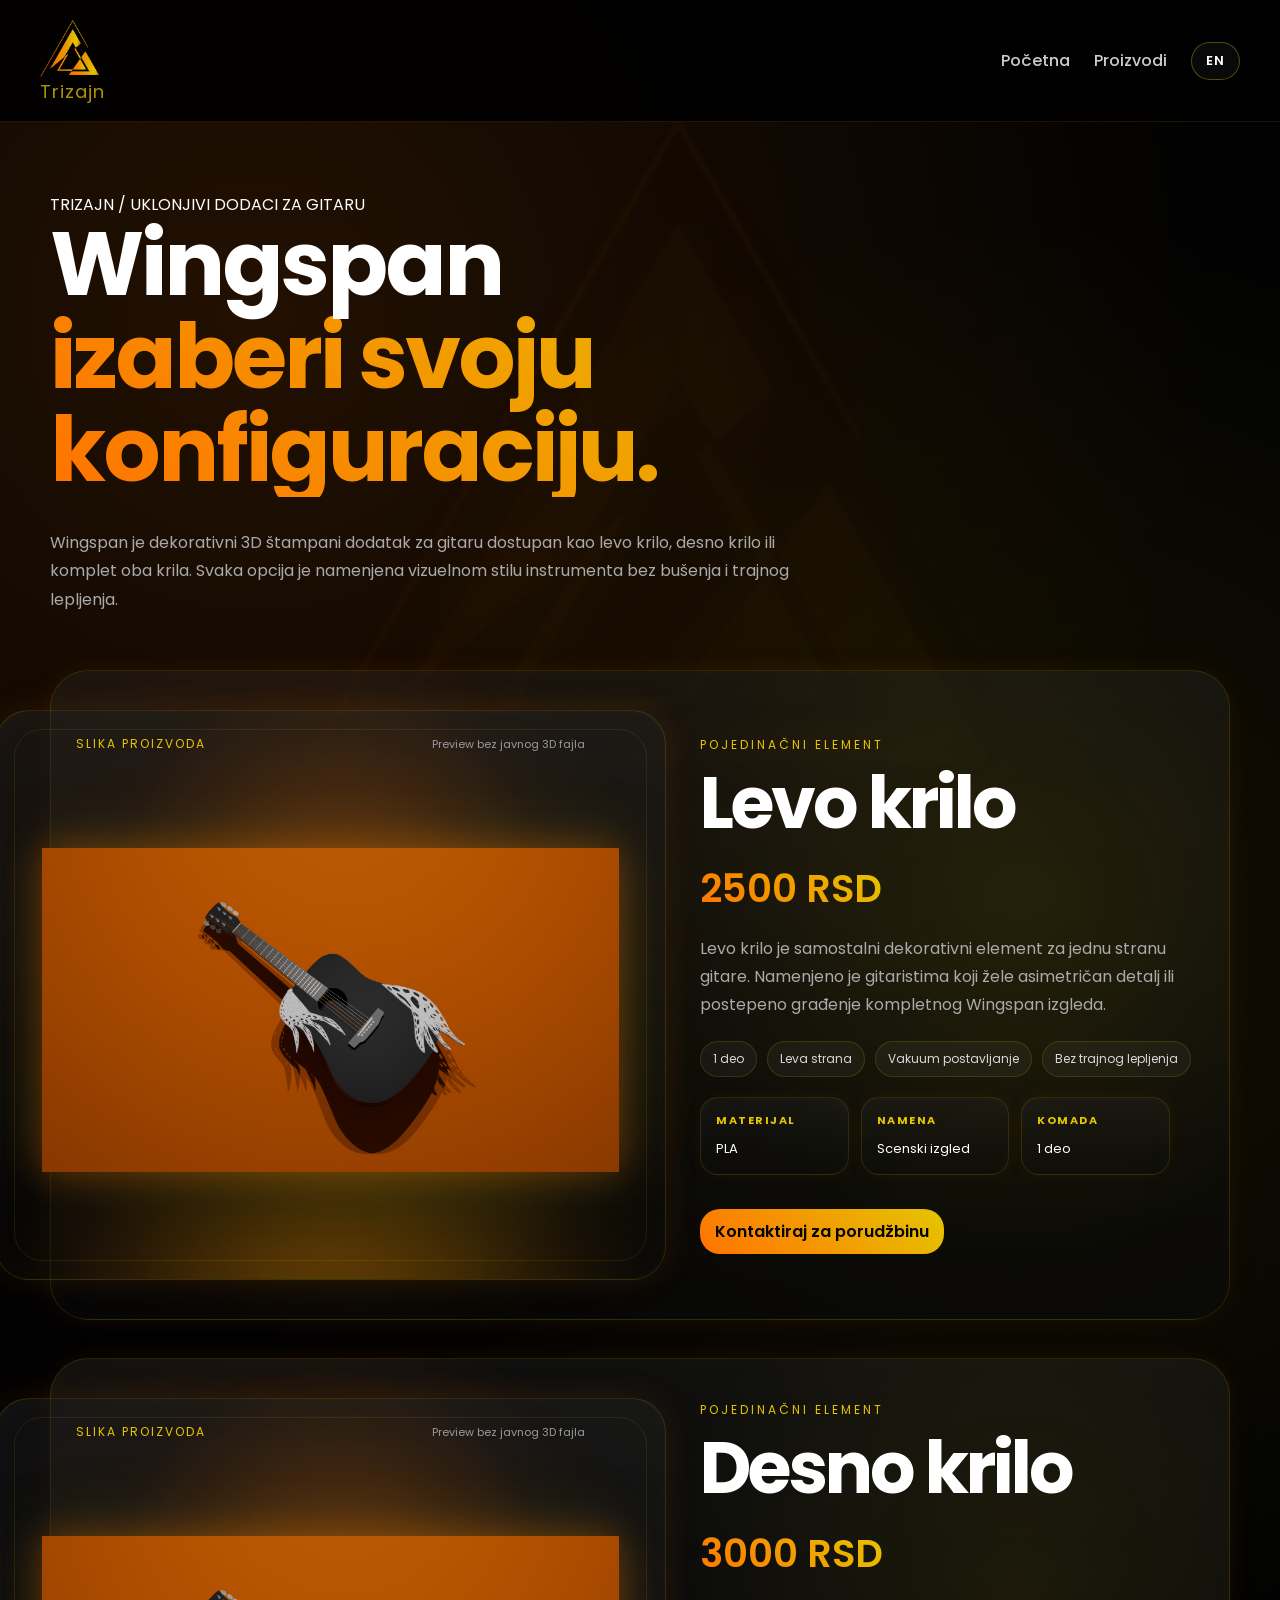
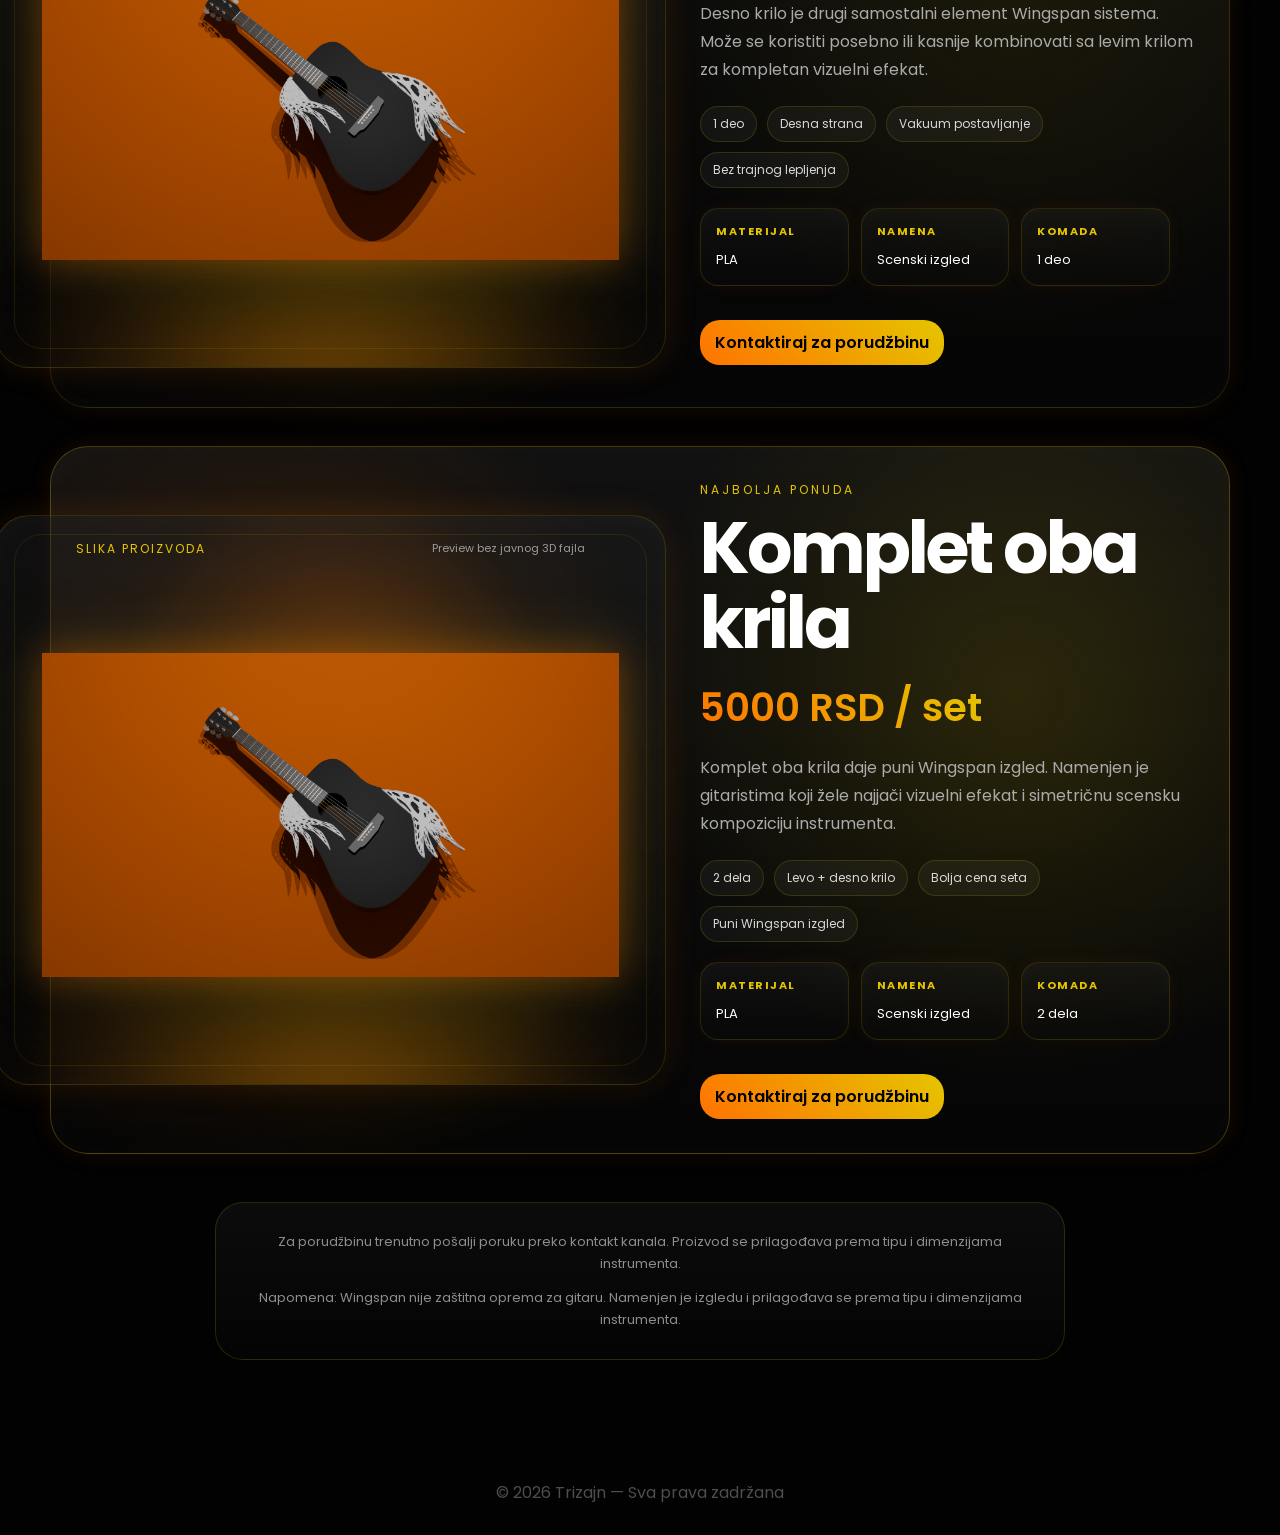
==== product1.html @ 3637d8ee "Add files via upload" ====
<!DOCTYPE html>
<html lang="sr">

<head>
    <meta charset="UTF-8">
    <meta name="viewport" content="width=device-width, initial-scale=1.0">
    <title>Wingspan ponude za gitaru | Trizajn</title>

    <link rel="stylesheet" href="style.css">

    <link href="https://fonts.googleapis.com/css2?family=Poppins:wght@300;400;600;700&display=swap" rel="stylesheet">
</head>

<body class="catalog-page">

<header>
    <div class="logo-container">
        <img src="slike/TrizajnLogoSajt.png" alt="Trizajn logo" class="logo-img">
        <div class="logo-text">Trizajn</div>
    </div>

    <nav>
        <a href="index.html" data-i18n="nav.home">Početna</a>
        <a href="product1.html" data-i18n="nav.products">Proizvodi</a>
        <button class="lang-btn" id="langToggle" type="button" aria-label="Switch language">EN</button>
    </nav>
</header>

<main class="products-editorial product-offers-page">

    <section class="offers-intro">
        <p class="catalog-label" data-i18n="offers.label">
            TRIZAJN / UKLONJIVI DODACI ZA GITARU
        </p>

        <h1 data-i18n-html="offers.title">
            Wingspan
            <span>izaberi svoju konfiguraciju.</span>
        </h1>

        <p data-i18n="offers.description">
            Wingspan je dekorativni 3D štampani dodatak za gitaru dostupan kao levo krilo,
            desno krilo ili komplet oba krila. Svaka opcija je namenjena vizuelnom stilu
            instrumenta bez bušenja i trajnog lepljenja.
        </p>
    </section>

    <section class="offers-list">

        <article class="offer-row">
            <div class="offer-visual">
                <div class="offer-glow"></div>

                <div class="offer-image-card">
                    <div class="offer-image-label">
                        <span>Slika proizvoda</span>
                        <small>Preview bez javnog 3D fajla</small>
                    </div>

                    <img
                        src="slike/g1.png"
                        alt="Wingspan levo krilo za gitaru"
                        class="offer-product-img"
                        loading="lazy"
                        decoding="async">
                </div>
            </div>

            <div class="offer-copy">
                <p class="offer-kicker" data-i18n="offers.left.kicker">
                    Pojedinačni element
                </p>

                <h2 data-i18n="offers.left.title">
                    Levo krilo
                </h2>

                <p class="price offer-price" data-i18n="offers.left.price">
                    2500 RSD
                </p>

                <p data-i18n="offers.left.description">
                    Levo krilo je samostalni dekorativni element za jednu stranu gitare.
                    Namenjeno je gitaristima koji žele asimetričan detalj ili postepeno
                    građenje kompletnog Wingspan izgleda.
                </p>

                <div class="product-highlights">
                    <span data-i18n="offers.left.featureOne">1 deo</span>
                    <span data-i18n="offers.left.featureTwo">Leva strana</span>
                    <span data-i18n="offers.left.featureThree">Vakuum postavljanje</span>
                    <span data-i18n="offers.left.featureFour">Bez trajnog lepljenja</span>
                </div>

                <div class="product-info-grid">
                    <div>
                        <strong data-i18n="offers.info.materialLabel">Materijal</strong>
                        <span data-i18n="offers.info.materialValue">PLA</span>
                    </div>

                    <div>
                        <strong data-i18n="offers.info.purposeLabel">Namena</strong>
                        <span data-i18n="offers.info.purposeValue">Scenski izgled</span>
                    </div>

                    <div>
                        <strong data-i18n="offers.left.partsLabel">Komada</strong>
                        <span data-i18n="offers.left.partsValue">1 deo</span>
                    </div>
                </div>

                <a href="#order-note" class="btn" data-i18n="offers.contact">
                    Kontaktiraj za porudžbinu
                </a>
            </div>
        </article>

        <article class="offer-row">
            <div class="offer-visual">
                <div class="offer-glow"></div>

                <div class="offer-image-card">
                    <div class="offer-image-label">
                        <span>Slika proizvoda</span>
                        <small>Preview bez javnog 3D fajla</small>
                    </div>

                    <img
                        src="slike/g1.png"
                        alt="Wingspan desno krilo za gitaru"
                        class="offer-product-img"
                        loading="lazy"
                        decoding="async">
                </div>
            </div>

            <div class="offer-copy">
                <p class="offer-kicker" data-i18n="offers.right.kicker">
                    Pojedinačni element
                </p>

                <h2 data-i18n="offers.right.title">
                    Desno krilo
                </h2>

                <p class="price offer-price" data-i18n="offers.right.price">
                    3000 RSD
                </p>

                <p data-i18n="offers.right.description">
                    Desno krilo je drugi samostalni element Wingspan sistema.
                    Može se koristiti posebno ili kasnije kombinovati sa levim krilom
                    za kompletan vizuelni efekat.
                </p>

                <div class="product-highlights">
                    <span data-i18n="offers.right.featureOne">1 deo</span>
                    <span data-i18n="offers.right.featureTwo">Desna strana</span>
                    <span data-i18n="offers.right.featureThree">Vakuum postavljanje</span>
                    <span data-i18n="offers.right.featureFour">Bez trajnog lepljenja</span>
                </div>

                <div class="product-info-grid">
                    <div>
                        <strong data-i18n="offers.info.materialLabel">Materijal</strong>
                        <span data-i18n="offers.info.materialValue">PLA</span>
                    </div>

                    <div>
                        <strong data-i18n="offers.info.purposeLabel">Namena</strong>
                        <span data-i18n="offers.info.purposeValue">Scenski izgled</span>
                    </div>

                    <div>
                        <strong data-i18n="offers.right.partsLabel">Komada</strong>
                        <span data-i18n="offers.right.partsValue">1 deo</span>
                    </div>
                </div>

                <a href="#order-note" class="btn" data-i18n="offers.contact">
                    Kontaktiraj za porudžbinu
                </a>
            </div>
        </article>

        <article class="offer-row bundle-offer">
            <div class="offer-visual">
                <div class="offer-glow"></div>

                <div class="offer-image-card">
                    <div class="offer-image-label">
                        <span>Slika proizvoda</span>
                        <small>Preview bez javnog 3D fajla</small>
                    </div>

                    <img
                        src="slike/g1.png"
                        alt="Wingspan komplet oba krila za gitaru"
                        class="offer-product-img"
                        loading="lazy"
                        decoding="async">
                </div>
            </div>

            <div class="offer-copy">
                <p class="offer-kicker" data-i18n="offers.bundle.kicker">
                    Najbolja ponuda
                </p>

                <h2 data-i18n="offers.bundle.title">
                    Komplet oba krila
                </h2>

                <p class="price offer-price" data-i18n="offers.bundle.price">
                    5000 RSD / set
                </p>

                <p data-i18n="offers.bundle.description">
                    Komplet oba krila daje puni Wingspan izgled. Namenjen je gitaristima
                    koji žele najjači vizuelni efekat i simetričnu scensku kompoziciju
                    instrumenta.
                </p>

                <div class="product-highlights">
                    <span data-i18n="offers.bundle.featureOne">2 dela</span>
                    <span data-i18n="offers.bundle.featureTwo">Levo + desno krilo</span>
                    <span data-i18n="offers.bundle.featureThree">Bolja cena seta</span>
                    <span data-i18n="offers.bundle.featureFour">Puni Wingspan izgled</span>
                </div>

                <div class="product-info-grid">
                    <div>
                        <strong data-i18n="offers.info.materialLabel">Materijal</strong>
                        <span data-i18n="offers.info.materialValue">PLA</span>
                    </div>

                    <div>
                        <strong data-i18n="offers.info.purposeLabel">Namena</strong>
                        <span data-i18n="offers.info.purposeValue">Scenski izgled</span>
                    </div>

                    <div>
                        <strong data-i18n="offers.bundle.partsLabel">Komada</strong>
                        <span data-i18n="offers.bundle.partsValue">2 dela</span>
                    </div>
                </div>

                <a href="#order-note" class="btn" data-i18n="offers.contact">
                    Kontaktiraj za porudžbinu
                </a>
            </div>
        </article>

    </section>

    <section id="order-note" class="offer-order-note">
        <p data-i18n="offers.orderNote">
            Za porudžbinu trenutno pošalji poruku preko kontakt kanala. Proizvod se prilagođava prema tipu i dimenzijama instrumenta.
        </p>

        <p data-i18n="offers.fitNote">
            Napomena: Wingspan nije zaštitna oprema za gitaru. Namenjen je izgledu i prilagođava se prema tipu i dimenzijama instrumenta.
        </p>
    </section>

</main>

<footer data-i18n="footer.rights">
    © 2026 Trizajn — Sva prava zadržana
</footer>

<script src="language.js"></script>

</body>
</html>
---- style.css ----
/* RESET */
* {
    margin: 0;
    padding: 0;
    box-sizing: border-box;
}

/* GLOBAL */
:root {
    --accent: linear-gradient(45deg, #FF7300, #E5C500);
    --accent-solid: #E5C500;
    --yellow: #E5C500;
    --text-muted: #aaa;
}

html {
    scroll-behavior: smooth;
}

body {
    font-family: 'Poppins', sans-serif;
    background: #000;
    color: #fff;
    overflow-x: hidden;
}

/* BACKGROUND LOGO */
body::before {
    content: "";
    position: fixed;
    top: 50%;
    left: 50%;

    width: 700px;
    height: 700px;

    background: url("slike/TrizajnLogoSajt.png") no-repeat center;
    background-size: contain;

    opacity: 0.08;
    pointer-events: none;
    z-index: 0;

    transform: translate(-50%, -50%);

    filter:
        drop-shadow(0 0 20px rgba(255,115,0,0.5))
        drop-shadow(0 0 40px rgba(229,197,0,0.4))
        drop-shadow(0 0 80px rgba(255,115,0,0.3));

    animation: logoGlow 10s ease-in-out infinite;
}

body.home-page::before {
    opacity: 0.035;
}

body.catalog-page::before {
    opacity: 0.025;
}

/* COMMON LAYERS */
header,
.trizajn-home,
.products-editorial,
footer {
    position: relative;
    z-index: 1;
}

/* HEADER */
header {
    display: flex;
    justify-content: space-between;
    align-items: center;

    padding: 20px 40px;

    background: rgba(0,0,0,0.9);
    border-bottom: 1px solid rgba(255,115,0,0.15);
}

.logo-container {
    display: flex;
    flex-direction: column;
    align-items: flex-start;
    line-height: 1;
}

.logo-img {
    height: 57px;
    width: auto;
    object-fit: contain;
}

.logo-text {
    margin-top: 6px;

    color: var(--yellow);
    font-size: 18px;
    letter-spacing: 1px;
    opacity: 0.75;
}

/* NAVIGATION */
nav {
    display: flex;
    align-items: center;
    gap: 24px;
}

nav a {
    color: #fff;
    text-decoration: none;
    opacity: 0.8;
    font-weight: 500;

    transition: 0.2s ease;
}

nav a:hover {
    color: var(--accent-solid);
    opacity: 1;
}

/* LANGUAGE BUTTON */
.lang-btn {
    padding: 8px 14px;

    border-radius: 999px;
    border: 1px solid rgba(229,197,0,0.35);

    background: rgba(255,255,255,0.035);
    color: #fff;

    font-family: 'Poppins', sans-serif;
    font-size: 13px;
    font-weight: 600;
    letter-spacing: 1px;

    cursor: pointer;

    transition:
        transform 0.22s ease,
        border-color 0.22s ease,
        box-shadow 0.22s ease,
        color 0.22s ease;
}

.lang-btn:hover {
    transform: translateY(-2px);
    color: var(--yellow);
    border-color: rgba(255,115,0,0.8);

    box-shadow:
        0 0 18px rgba(255,115,0,0.28),
        0 0 38px rgba(229,197,0,0.12);
}

.lang-btn:active {
    transform: scale(0.96);
}

/* BUTTONS */
.btn {
    display: inline-block;
    margin-top: 10px;
    padding: 10px 15px;

    border-radius: 20px;
    border: none;

    background: var(--accent);
    color: #000;

    text-decoration: none;
    font-weight: 600;
    cursor: pointer;

    transition: 0.2s ease;
}

.btn:hover {
    transform: scale(1.04);
}

.ghost-btn {
    display: inline-block;
    margin-top: 10px;
    padding: 10px 18px;

    border-radius: 22px;
    border: 1px solid rgba(229,197,0,0.35);

    background: rgba(255,255,255,0.03);
    color: #fff;
    text-decoration: none;

    transition: 0.25s ease;
}

.ghost-btn:hover {
    transform: translateY(-2px);
    border-color: rgba(255,115,0,0.8);
    box-shadow: 0 0 20px rgba(255,115,0,0.25);
}

/* PRICE */
.price {
    font-size: 20px;
    font-weight: 600;

    background: var(--accent);
    -webkit-background-clip: text;
    -webkit-text-fill-color: transparent;
}

/* FOOTER */
footer {
    text-align: center;
    padding: 30px;
    color: #4d4d4d;
}

/* HOME PAGE */
.trizajn-home {
    min-height: calc(100vh - 120px);
    overflow: hidden;
}

.trizajn-home::before,
.trizajn-home::after {
    content: "";
    position: absolute;
    pointer-events: none;
    z-index: 0;
}

.trizajn-home::before {
    width: 650px;
    height: 650px;
    right: -180px;
    top: 40px;

    background:
        radial-gradient(circle, rgba(255,115,0,0.35), transparent 60%),
        radial-gradient(circle, rgba(229,197,0,0.2), transparent 65%);

    filter: blur(45px);
}

.trizajn-home::after {
    width: 500px;
    height: 500px;
    left: -160px;
    bottom: -160px;

    background:
        radial-gradient(circle, rgba(229,197,0,0.18), transparent 65%),
        radial-gradient(circle, rgba(255,115,0,0.18), transparent 70%);

    filter: blur(55px);
}

.trizajn-hero {
    min-height: calc(100vh - 120px);
    max-width: 1400px;
    margin: 0 auto;
    padding: 70px 70px 40px;

    display: grid;
    grid-template-columns: 0.95fr 1.05fr;
    align-items: center;
    gap: 40px;

    position: relative;
    z-index: 1;
}

.hero-copy {
    max-width: 560px;
}

.eyebrow {
    margin-bottom: 25px;

    color: var(--yellow);
    font-size: 12px;
    letter-spacing: 4px;
    opacity: 0.9;
}

.hero-copy h1 {
    margin-bottom: 25px;

    font-size: clamp(46px, 6vw, 86px);
    line-height: 1.03;
    font-weight: 600;
}

.hero-copy h1 span {
    display: block;

    background: var(--accent);
    -webkit-background-clip: text;
    -webkit-text-fill-color: transparent;
}

.hero-description {
    max-width: 520px;
    margin-bottom: 30px;

    color: #b8b8b8;
    font-size: 17px;
    line-height: 1.8;
}

.hero-actions {
    display: flex;
    align-items: center;
    gap: 14px;

    margin-bottom: 45px;
}

.hero-stats {
    display: flex;
    flex-wrap: wrap;
    gap: 35px;
}

.hero-stats div {
    min-width: 80px;
}

.hero-stats strong {
    display: block;
    margin-bottom: 4px;

    color: #fff;
    font-size: 22px;
}

.hero-stats span {
    color: #999;
    font-size: 12px;
    letter-spacing: 1px;
    text-transform: uppercase;
}

/* HOME 3D VISUAL */
.hero-visual {
    min-height: 620px;

    display: flex;
    align-items: center;
    justify-content: center;

    position: relative;
    isolation: isolate;
}

.model-glow-shell {
    width: min(680px, 100%);
    height: 620px;

    display: flex;
    align-items: center;
    justify-content: center;

    position: relative;
    isolation: isolate;
}

.model-glow-shell::before {
    content: "";
    position: absolute;

    width: 560px;
    height: 560px;
    border-radius: 50%;

    background:
        radial-gradient(circle at 35% 35%, rgba(229,197,0,0.65), transparent 28%),
        radial-gradient(circle at 65% 45%, rgba(255,115,0,0.75), transparent 38%),
        radial-gradient(circle at 50% 70%, rgba(255,180,0,0.4), transparent 45%),
        radial-gradient(circle, rgba(255,115,0,0.25), transparent 70%);

    filter: blur(42px);
    opacity: 0.85;
    z-index: -2;

    animation: modelGlowPulse 6s ease-in-out infinite;
}

.model-glow-shell::after {
    content: "";
    position: absolute;

    width: 430px;
    height: 430px;
    border-radius: 50%;

    border: 1px solid rgba(229,197,0,0.22);

    box-shadow:
        0 0 35px rgba(255,115,0,0.35),
        inset 0 0 40px rgba(229,197,0,0.12);

    z-index: -1;

    animation: slowRotate 18s linear infinite;
}

.glow-model {
    width: 100%;
    height: 620px;

    background: transparent;

    filter:
        drop-shadow(0 0 18px rgba(255,115,0,0.35))
        drop-shadow(0 0 35px rgba(229,197,0,0.25));
}

/* HOME FLOATING CARDS */
.floating-card {
    position: absolute;
    min-width: 160px;
    padding: 16px 18px;

    border-radius: 18px;
    border: 1px solid rgba(229,197,0,0.18);

    background: rgba(10,10,10,0.62);
    backdrop-filter: blur(18px);

    box-shadow:
        0 0 25px rgba(255,115,0,0.12),
        inset 0 0 18px rgba(255,255,255,0.03);

    z-index: 4;
}

.floating-card span {
    display: block;
    margin-bottom: 7px;

    color: var(--yellow);
    font-size: 11px;
    letter-spacing: 1.5px;
    text-transform: uppercase;
}

.floating-card strong {
    color: #fff;
    font-size: 15px;
    font-weight: 500;
}

.card-top {
    top: 95px;
    right: 40px;
}

.card-middle {
    left: 20px;
    top: 260px;
}

.card-bottom {
    right: 95px;
    bottom: 105px;
}

/* HOME ORBIT LINES */
.orbit-line {
    position: absolute;
    border: 1px solid rgba(229,197,0,0.13);
    border-radius: 50%;
    z-index: -1;
}

.orbit-one {
    width: 620px;
    height: 300px;
    transform: rotate(-18deg);
}

.orbit-two {
    width: 470px;
    height: 220px;
    transform: rotate(28deg);
    border-color: rgba(255,115,0,0.16);
}

/* HOME MINI INFO */
.mini-info {
    max-width: 900px;
    margin: 0 auto 70px;
    padding: 0 30px;

    position: relative;
    z-index: 1;

    text-align: center;
}

.mini-info p {
    color: var(--text-muted);
    font-size: 16px;
    line-height: 1.8;
}

/* PRODUCT PAGE BACKGROUND */
.catalog-page {
    background:
        radial-gradient(circle at 20% 10%, rgba(255,115,0,0.13), transparent 32%),
        radial-gradient(circle at 80% 30%, rgba(229,197,0,0.08), transparent 30%),
        #020202;
}

.products-editorial {
    overflow: visible;
}

/* PRODUCT HERO */
/* PRODUCT OFFERS PAGE */
.product-offers-page {
    max-width: 1500px;
    margin: 0 auto;
    padding: 70px 50px 90px;

    overflow: visible;
}

/* PRODUCT OFFERS INTRO */
.offers-intro {
    max-width: 900px;
    margin-bottom: 55px;
}

.offers-intro h1 {
    margin-bottom: 25px;

    font-size: clamp(48px, 7vw, 112px);
    line-height: 0.88;
    letter-spacing: -5px;
    font-weight: 700;
}

.offers-intro h1 span {
    display: block;

    background: var(--accent);
    -webkit-background-clip: text;
    -webkit-text-fill-color: transparent;
}

.offers-intro p:not(.catalog-label) {
    max-width: 760px;

    color: var(--text-muted);
    font-size: 16px;
    line-height: 1.8;
}

/* PRODUCT OFFER ROWS */
.offers-list {
    display: flex;
    flex-direction: column;
    gap: 38px;
}

.offer-row {
    min-height: 650px;
    padding: 34px;

    display: grid;
    grid-template-columns: 1.08fr 0.92fr;
    align-items: center;
    gap: 34px;

    position: relative;
    overflow: hidden;

    border-radius: 38px;
    border: 1px solid rgba(229,197,0,0.15);

    background:
        radial-gradient(circle at 18% 45%, rgba(255,115,0,0.13), transparent 38%),
        radial-gradient(circle at 82% 35%, rgba(229,197,0,0.08), transparent 34%),
        linear-gradient(180deg, rgba(255,255,255,0.052), rgba(255,255,255,0.014)),
        rgba(0,0,0,0.42);

    box-shadow:
        0 0 26px rgba(255,115,0,0.08),
        inset 0 0 35px rgba(255,255,255,0.018);

    isolation: isolate;

    transition:
        transform 0.28s ease,
        border-color 0.28s ease,
        box-shadow 0.28s ease;
}

.offer-row:hover {
    transform: translateY(-6px);
    border-color: rgba(255,115,0,0.42);

    box-shadow:
        0 0 28px rgba(255,115,0,0.22),
        0 0 90px rgba(229,197,0,0.08),
        inset 0 0 35px rgba(255,255,255,0.02);
}

.bundle-offer {
    border-color: rgba(229,197,0,0.28);

    background:
        radial-gradient(circle at 18% 45%, rgba(255,115,0,0.18), transparent 40%),
        radial-gradient(circle at 82% 35%, rgba(229,197,0,0.14), transparent 36%),
        linear-gradient(180deg, rgba(255,255,255,0.065), rgba(255,255,255,0.016)),
        rgba(0,0,0,0.48);
}

/* OFFER VISUAL */
.offer-visual {
    min-height: 570px;

    display: flex;
    align-items: center;
    justify-content: center;

    position: relative;
    overflow: visible;
}

.offer-glow {
    position: absolute;

    width: 560px;
    height: 610px;
    border-radius: 50%;

    background:
        radial-gradient(circle at 48% 35%, rgba(255,115,0,0.30), transparent 38%),
        radial-gradient(circle at 54% 62%, rgba(229,197,0,0.18), transparent 52%),
        radial-gradient(circle, rgba(255,115,0,0.10), transparent 74%);

    filter: blur(58px);
    opacity: 0.85;

    z-index: -1;
    pointer-events: none;

    animation: showcaseGlowPulse 7s ease-in-out infinite;
}

.offer-3d-card {
    width: min(850px, 125%);
    height: 570px;
    margin-left: -90px;

    position: relative;
    overflow: visible;
    z-index: 3;

    border: none;
    outline: none;
    background: transparent;
}

.offer-3d-label {
    position: absolute;
    top: 24px;
    left: 80px;
    right: 80px;
    z-index: 5;

    display: flex;
    justify-content: space-between;
    align-items: center;
    gap: 12px;

    pointer-events: none;
}

.offer-3d-label span {
    color: var(--yellow);
    font-size: 12px;
    letter-spacing: 2px;
    text-transform: uppercase;
}

.offer-3d-label small {
    color: #9a9a9a;
    font-size: 11px;
}

.offer-glb-model {
    width: 100%;
    height: 100%;

    position: relative;
    z-index: 4;

    border: none;
    outline: none;
    background: transparent;

    --poster-color: transparent;
    --progress-bar-color: transparent;
    --progress-mask: transparent;

    filter:
        drop-shadow(0 0 18px rgba(255,115,0,0.32))
        drop-shadow(0 0 38px rgba(229,197,0,0.16));
}

.offer-glb-model:focus,
.offer-glb-model:focus-visible,
.offer-glb-model:active,
model-viewer:focus,
model-viewer:focus-visible,
model-viewer:active {
    border: none;
    outline: none;
}

/* OFFER TEXT */
.offer-copy {
    position: relative;
    z-index: 4;
}

.offer-kicker {
    margin-bottom: 12px;

    color: var(--yellow);
    font-size: 12px;
    letter-spacing: 3px;
    text-transform: uppercase;
}

.offer-copy h2 {
    margin-bottom: 18px;

    font-size: clamp(42px, 5.6vw, 92px);
    line-height: 0.9;
    letter-spacing: -4px;
    font-weight: 700;
}

.offer-price {
    display: inline-block;
    margin-bottom: 20px;

    font-size: clamp(26px, 3vw, 42px);
}

.offer-copy p:not(.offer-kicker):not(.price) {
    max-width: 520px;
    margin-bottom: 18px;

    color: var(--text-muted);
    line-height: 1.75;
}

/* PRODUCT TAGS */
.product-highlights {
    display: flex;
    flex-wrap: wrap;
    gap: 10px;

    margin: 22px 0 20px;
}

.product-highlights span {
    padding: 8px 12px;

    border-radius: 999px;
    border: 1px solid rgba(229,197,0,0.16);

    background: rgba(255,255,255,0.045);
    color: #d8d8d8;

    font-size: 12px;
}

/* PRODUCT INFO GRID */
.product-info-grid {
    max-width: 470px;
    margin: 0 0 24px;

    display: grid;
    grid-template-columns: repeat(3, 1fr);
    gap: 12px;
}

.product-info-grid div {
    padding: 14px 15px;

    border-radius: 18px;
    border: 1px solid rgba(229,197,0,0.14);

    background:
        linear-gradient(180deg, rgba(255,255,255,0.05), rgba(255,255,255,0.015)),
        rgba(0,0,0,0.32);

    box-shadow:
        inset 0 0 18px rgba(255,255,255,0.022),
        0 0 18px rgba(255,115,0,0.06);
}

.product-info-grid strong {
    display: block;
    margin-bottom: 6px;

    color: var(--yellow);
    font-size: 11px;
    letter-spacing: 1.5px;
    text-transform: uppercase;
}

.product-info-grid span {
    color: #fff;
    font-size: 13px;
}

/* ORDER NOTE */
.offer-order-note {
    max-width: 850px;
    margin: 48px auto 0;
    padding: 28px 30px;

    border-radius: 28px;
    border: 1px solid rgba(229,197,0,0.16);

    background:
        linear-gradient(180deg, rgba(255,255,255,0.045), rgba(255,255,255,0.012)),
        rgba(0,0,0,0.38);

    text-align: center;
}

.offer-order-note p {
    color: #8e8e8e;
    font-size: 13px;
    line-height: 1.7;
}

.offer-order-note p + p {
    margin-top: 12px;
}

/* ANIMATIONS */
@keyframes logoGlow {
    0%, 100% {
        opacity: 0.12;
        filter:
            drop-shadow(0 0 15px rgba(255,115,0,0.4))
            drop-shadow(0 0 30px rgba(229,197,0,0.3));
    }

    50% {
        opacity: 0.17;
        filter:
            drop-shadow(0 0 30px rgba(255,115,0,0.8))
            drop-shadow(0 0 60px rgba(229,197,0,0.7))
            drop-shadow(0 0 120px rgba(255,115,0,0.5));
    }
}

@keyframes modelGlowPulse {
    0%, 100% {
        transform: scale(0.95);
        opacity: 0.65;
    }

    50% {
        transform: scale(1.08);
        opacity: 0.95;
    }
}

@keyframes slowRotate {
    from {
        transform: rotate(0deg);
    }

    to {
        transform: rotate(360deg);
    }
}

@keyframes showcaseGlowPulse {
    0%, 100% {
        opacity: 0.72;
        transform: scale(1);
    }

    50% {
        opacity: 1;
        transform: scale(1.06);
    }
}

/* RESPONSIVE */
@media (max-width: 1050px) {
    .product-offers-page {
        padding: 55px 30px 80px;
    }

    .offers-intro {
        text-align: center;
        margin-left: auto;
        margin-right: auto;
    }

    .offers-intro p:not(.catalog-label) {
        margin-left: auto;
        margin-right: auto;
    }

    .offer-row {
        grid-template-columns: 1fr;
        text-align: center;

        min-height: auto;
        padding: 30px;
        gap: 10px;
    }

    .offer-visual {
        min-height: 560px;
    }

    .offer-3d-card {
        width: min(760px, 100vw);
        height: 560px;
        margin-left: 0;
    }

    .offer-copy p:not(.offer-kicker):not(.price),
    .product-info-grid {
        margin-left: auto;
        margin-right: auto;
    }

    .product-highlights {
        justify-content: center;
    }
}

@media (max-width: 1000px) {
    .trizajn-hero {
        grid-template-columns: 1fr;
        text-align: center;

        padding: 55px 25px 30px;
    }

    .hero-copy {
        max-width: 760px;
        margin: 0 auto;
    }

    .hero-description {
        margin-left: auto;
        margin-right: auto;
    }

    .hero-actions,
    .hero-stats {
        justify-content: center;
    }

    .hero-visual {
        min-height: 520px;
    }

    .model-glow-shell,
    .glow-model {
        height: 520px;
    }

    .card-middle {
        left: 5px;
    }

    .card-top {
        right: 5px;
    }
}

@media (max-width: 650px) {
    header {
        flex-direction: column;
        gap: 14px;

        padding: 18px 20px;
    }

    nav {
        flex-wrap: wrap;
        justify-content: center;
        gap: 18px;
    }

    .lang-btn {
        padding: 7px 13px;
        font-size: 12px;
    }

    .trizajn-hero {
        padding-top: 40px;
    }

    .hero-copy h1 {
        font-size: 42px;
    }

    .hero-description {
        font-size: 15px;
    }

    .hero-actions {
        flex-direction: column;
    }

    .hero-stats {
        gap: 22px;
        justify-content: center;
    }

    .hero-visual {
        min-height: 420px;
    }

    .model-glow-shell,
    .glow-model {
        height: 410px;
    }

    .model-glow-shell::before {
        width: 360px;
        height: 360px;
    }

    .model-glow-shell::after {
        width: 300px;
        height: 300px;
    }

    .floating-card {
        display: none;
    }

    .orbit-one,
    .orbit-two {
        width: 340px;
        height: 170px;
    }

    .product-offers-page {
        padding: 45px 20px 70px;
    }

    .offers-intro h1 {
        letter-spacing: -3px;
    }

    .offer-row {
        padding: 20px;
        border-radius: 28px;
    }

    .offer-visual {
        min-height: 430px;
    }

    .offer-3d-card {
        width: 112vw;
        height: 430px;
    }

    .offer-3d-label {
        top: 6px;
        left: 22px;
        right: 22px;

        flex-direction: column;
        justify-content: center;
        gap: 4px;

        text-align: center;
    }

    .offer-copy h2 {
        letter-spacing: -2px;
    }

    .product-info-grid {
        grid-template-columns: 1fr;
        max-width: 320px;
    }

    .offer-order-note {
        padding: 22px 20px;
        border-radius: 22px;
    }
}

/* ACCESSIBILITY */
@media (prefers-reduced-motion: reduce) {
    body::before,
    .model-glow-shell::before,
    .model-glow-shell::after,
    .offer-glow {
        animation: none;
    }

    .offer-row,
    .product-3d-card,
    .btn,
    .ghost-btn,
    .lang-btn {
        transition: none;
    }

    .offer-row:hover,
    .product-3d-card:hover,
    .btn:hover,
    .ghost-btn:hover,
    .lang-btn:hover {
        transform: none;
    }
}







/* FINAL RESPONSIVE FIXES */

/* Fix clipped headings on all screen sizes */
.offers-intro h1,
.offer-copy h2 {
    line-height: 1.04;
    overflow: visible;
    padding-bottom: 0.08em;
}

.offers-intro h1 {
    letter-spacing: -3px;
}

.offer-copy h2 {
    letter-spacing: -3px;
}

.offer-price,
.price {
    line-height: 1.25;
    padding-bottom: 0.05em;
}

/* Prevent 3D sections from being cut too aggressively */
.offer-row {
    overflow: visible;
}

.offer-visual {
    overflow: visible;
}

.offer-3d-card {
    max-width: 100%;
}

.offer-glb-model {
    max-width: 100%;
}

/* TABLET */
@media (max-width: 1050px) {
    .product-offers-page {
        padding: 55px 28px 80px;
    }

    .offers-intro {
        max-width: 820px;
        text-align: center;
        margin-left: auto;
        margin-right: auto;
        margin-bottom: 42px;
    }

    .offers-intro h1 {
        font-size: clamp(44px, 8vw, 78px);
        line-height: 1.05;
        letter-spacing: -3px;
    }

    .offers-intro p:not(.catalog-label) {
        max-width: 680px;
        margin-left: auto;
        margin-right: auto;
        font-size: 15px;
    }

    .offer-row {
        grid-template-columns: 1fr;
        text-align: center;

        min-height: auto;
        padding: 30px;
        gap: 8px;

        overflow: hidden;
    }

    .offer-visual {
        min-height: 500px;
        width: 100%;
        overflow: hidden;
    }

    .offer-3d-card {
        width: 100%;
        max-width: 720px;
        height: 500px;
        margin-left: auto;
        margin-right: auto;
    }

    .offer-3d-label {
        top: 18px;
        left: 45px;
        right: 45px;
    }

    .offer-copy {
        max-width: 680px;
        margin-left: auto;
        margin-right: auto;
    }

    .offer-copy h2 {
        font-size: clamp(42px, 8vw, 72px);
        line-height: 1.06;
        letter-spacing: -3px;
    }

    .offer-copy p:not(.offer-kicker):not(.price),
    .product-info-grid {
        margin-left: auto;
        margin-right: auto;
    }

    .product-highlights {
        justify-content: center;
    }
}

/* SMALL TABLET / LARGE PHONE */
@media (max-width: 768px) {
    .product-offers-page {
        padding: 45px 22px 70px;
    }

    .offers-intro h1 {
        font-size: clamp(40px, 10vw, 62px);
        line-height: 1.08;
        letter-spacing: -2px;
    }

    .offer-row {
        padding: 24px;
        border-radius: 30px;
    }

    .offer-visual {
        min-height: 430px;
    }

    .offer-3d-card {
        height: 430px;
        max-width: 620px;
    }

    .offer-copy h2 {
        font-size: clamp(38px, 9vw, 58px);
        line-height: 1.08;
        letter-spacing: -2px;
    }

    .offer-price {
        font-size: 30px;
    }

    .product-info-grid {
        grid-template-columns: 1fr;
        max-width: 360px;
    }
}

/* PHONE */
@media (max-width: 650px) {
    .product-offers-page {
        padding: 38px 16px 65px;
    }

    .offers-intro {
        margin-bottom: 32px;
    }

    .offers-intro h1 {
        font-size: 40px;
        line-height: 1.1;
        letter-spacing: -1.5px;
        padding-bottom: 0.12em;
    }

    .offers-intro p:not(.catalog-label) {
        font-size: 14px;
        line-height: 1.75;
    }

    .catalog-label {
        font-size: 10px;
        letter-spacing: 2.5px;
    }

    .offers-list {
        gap: 26px;
    }

    .offer-row {
        padding: 18px;
        border-radius: 26px;
        gap: 0;
        overflow: hidden;
    }

    .offer-visual {
        min-height: 350px;
        margin-left: -8px;
        margin-right: -8px;
    }

    .offer-glow {
        width: 330px;
        height: 380px;
        filter: blur(42px);
    }

    .offer-3d-card {
        width: 100%;
        height: 350px;
        max-width: 100%;
        margin-left: auto;
        margin-right: auto;
    }

    .offer-3d-label {
        top: 6px;
        left: 12px;
        right: 12px;

        flex-direction: column;
        gap: 3px;

        text-align: center;
    }

    .offer-3d-label span {
        font-size: 10px;
        letter-spacing: 1.5px;
    }

    .offer-3d-label small {
        font-size: 10px;
    }

    .offer-copy {
        padding-top: 4px;
    }

    .offer-kicker {
        font-size: 10px;
        letter-spacing: 2px;
        margin-bottom: 8px;
    }

    .offer-copy h2 {
        font-size: 36px;
        line-height: 1.12;
        letter-spacing: -1px;
        padding-bottom: 0.08em;
        margin-bottom: 12px;
    }

    .offer-price {
        font-size: 27px;
        line-height: 1.25;
        margin-bottom: 14px;
    }

    .offer-copy p:not(.offer-kicker):not(.price) {
        font-size: 13px;
        line-height: 1.7;
        margin-bottom: 15px;
    }

    .product-highlights {
        gap: 8px;
        margin: 18px 0 18px;
    }

    .product-highlights span {
        font-size: 11px;
        padding: 7px 10px;
    }

    .product-info-grid {
        grid-template-columns: 1fr;
        max-width: 300px;
        gap: 9px;
    }

    .product-info-grid div {
        padding: 12px 13px;
        border-radius: 15px;
    }

    .btn {
        padding: 10px 14px;
        font-size: 13px;
        border-radius: 18px;
    }

    .offer-order-note {
        margin-top: 34px;
        padding: 20px 16px;
        border-radius: 22px;
    }

    .offer-order-note p {
        font-size: 12px;
    }
}

/* VERY SMALL PHONES */
@media (max-width: 390px) {
    .offers-intro h1 {
        font-size: 35px;
    }

    .offer-copy h2 {
        font-size: 32px;
    }

    .offer-price {
        font-size: 24px;
    }

    .offer-visual {
        min-height: 315px;
    }

    .offer-3d-card {
        height: 315px;
    }

    .product-offers-page {
        padding-left: 12px;
        padding-right: 12px;
    }

    .offer-row {
        padding: 15px;
    }
}











/* PRODUCT IMAGE PREVIEW — REPLACEMENT FOR GLB MODEL VIEWER */

.offer-image-card {
    width: min(850px, 125%);
    height: 570px;
    margin-left: -90px;

    position: relative;
    overflow: hidden;
    z-index: 3;

    border-radius: 34px;
    border: 1px solid rgba(229,197,0,0.16);

    background:
        radial-gradient(circle at 50% 32%, rgba(255,115,0,0.18), transparent 42%),
        radial-gradient(circle at 50% 70%, rgba(229,197,0,0.11), transparent 50%),
        linear-gradient(180deg, rgba(255,255,255,0.06), rgba(255,255,255,0.015)),
        rgba(0,0,0,0.38);

    box-shadow:
        0 0 35px rgba(255,115,0,0.11),
        inset 0 0 28px rgba(255,255,255,0.025);

    isolation: isolate;
}

.offer-image-card::before {
    content: "";
    position: absolute;
    inset: 18px;

    border-radius: 28px;
    border: 1px solid rgba(229,197,0,0.10);

    pointer-events: none;
    z-index: 2;
}

.offer-image-card::after {
    content: "";
    position: absolute;
    inset: auto -20% -35% -20%;

    height: 45%;

    background:
        radial-gradient(circle at 50% 0%, rgba(255,115,0,0.26), transparent 62%),
        radial-gradient(circle at 50% 10%, rgba(229,197,0,0.16), transparent 58%);

    filter: blur(35px);
    pointer-events: none;
    z-index: 1;
}

.offer-image-label {
    position: absolute;
    top: 24px;
    left: 80px;
    right: 80px;
    z-index: 5;

    display: flex;
    justify-content: space-between;
    align-items: center;
    gap: 12px;

    pointer-events: none;
}

.offer-image-label span {
    color: var(--yellow);
    font-size: 12px;
    letter-spacing: 2px;
    text-transform: uppercase;
}

.offer-image-label small {
    color: #9a9a9a;
    font-size: 11px;
}

.offer-product-img {
    width: 100%;
    height: 100%;

    display: block;
    position: relative;
    z-index: 3;

    object-fit: contain;
    object-position: center;

    padding: 72px 46px 42px;

    border: none;
    outline: none;

    filter:
        drop-shadow(0 0 18px rgba(255,115,0,0.30))
        drop-shadow(0 0 35px rgba(229,197,0,0.14));

    transform: scale(1);
    transition:
        transform 0.35s ease,
        filter 0.35s ease;
}

.offer-row:hover .offer-product-img {
    transform: scale(1.035);

    filter:
        drop-shadow(0 0 22px rgba(255,115,0,0.38))
        drop-shadow(0 0 42px rgba(229,197,0,0.18));
}

.offer-product-img:focus,
.offer-product-img:focus-visible,
.offer-product-img:active {
    border: none;
    outline: none;
}

/* TABLET IMAGE FIX */
@media (max-width: 1050px) {
    .offer-image-card {
        width: 100%;
        max-width: 720px;
        height: 500px;
        margin-left: auto;
        margin-right: auto;
    }

    .offer-product-img {
        padding: 72px 38px 40px;
    }
}

/* SMALL TABLET IMAGE FIX */
@media (max-width: 768px) {
    .offer-image-card {
        height: 430px;
        max-width: 620px;
    }

    .offer-product-img {
        padding: 68px 30px 34px;
    }
}

/* PHONE IMAGE FIX */
@media (max-width: 650px) {
    .offer-image-card {
        width: 100%;
        height: 350px;
        max-width: 100%;
        margin-left: auto;
        margin-right: auto;

        border-radius: 24px;
    }

    .offer-image-card::before {
        inset: 10px;
        border-radius: 20px;
    }

    .offer-image-label {
        top: 10px;
        left: 12px;
        right: 12px;

        flex-direction: column;
        gap: 3px;

        text-align: center;
    }

    .offer-image-label span {
        font-size: 10px;
        letter-spacing: 1.5px;
    }

    .offer-image-label small {
        font-size: 10px;
    }

    .offer-product-img {
        padding: 56px 18px 24px;
    }
}

/* VERY SMALL PHONES IMAGE FIX */
@media (max-width: 390px) {
    .offer-image-card {
        height: 315px;
    }

    .offer-product-img {
        padding: 52px 14px 22px;
    }
}
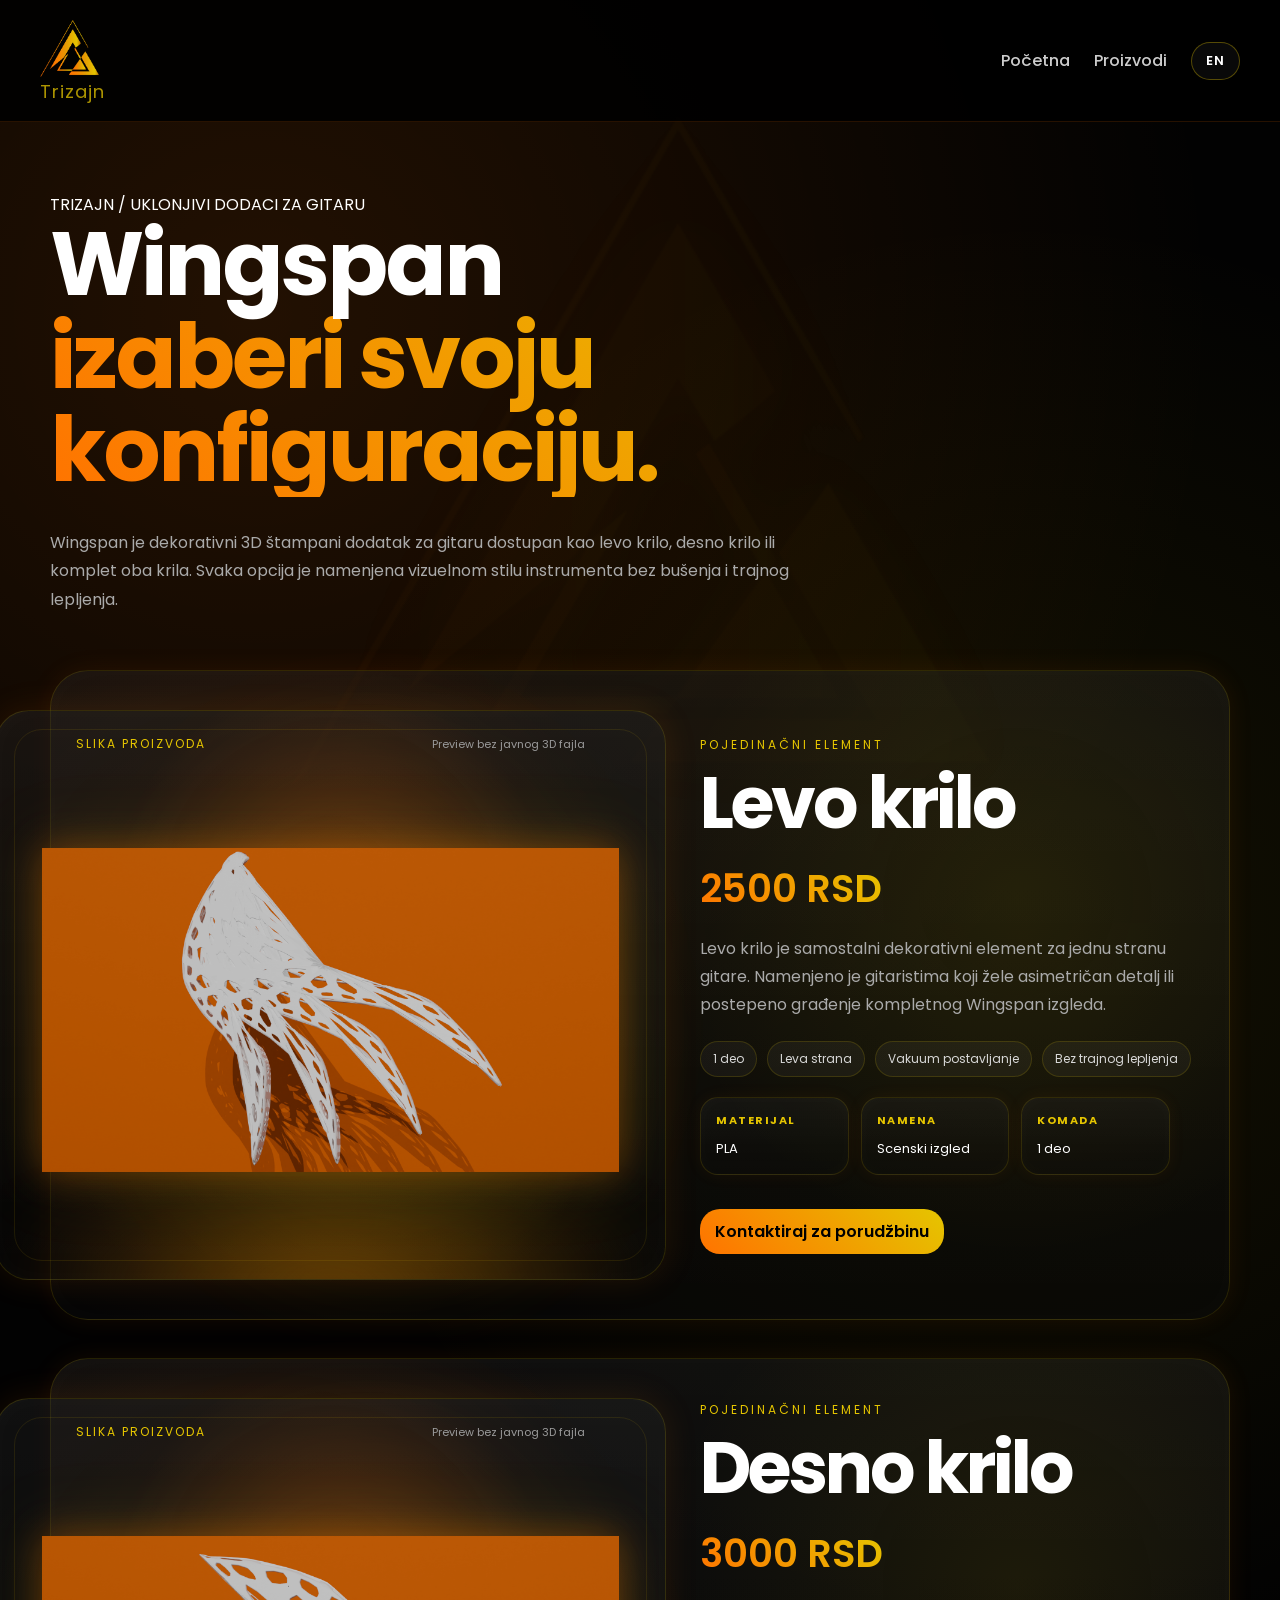
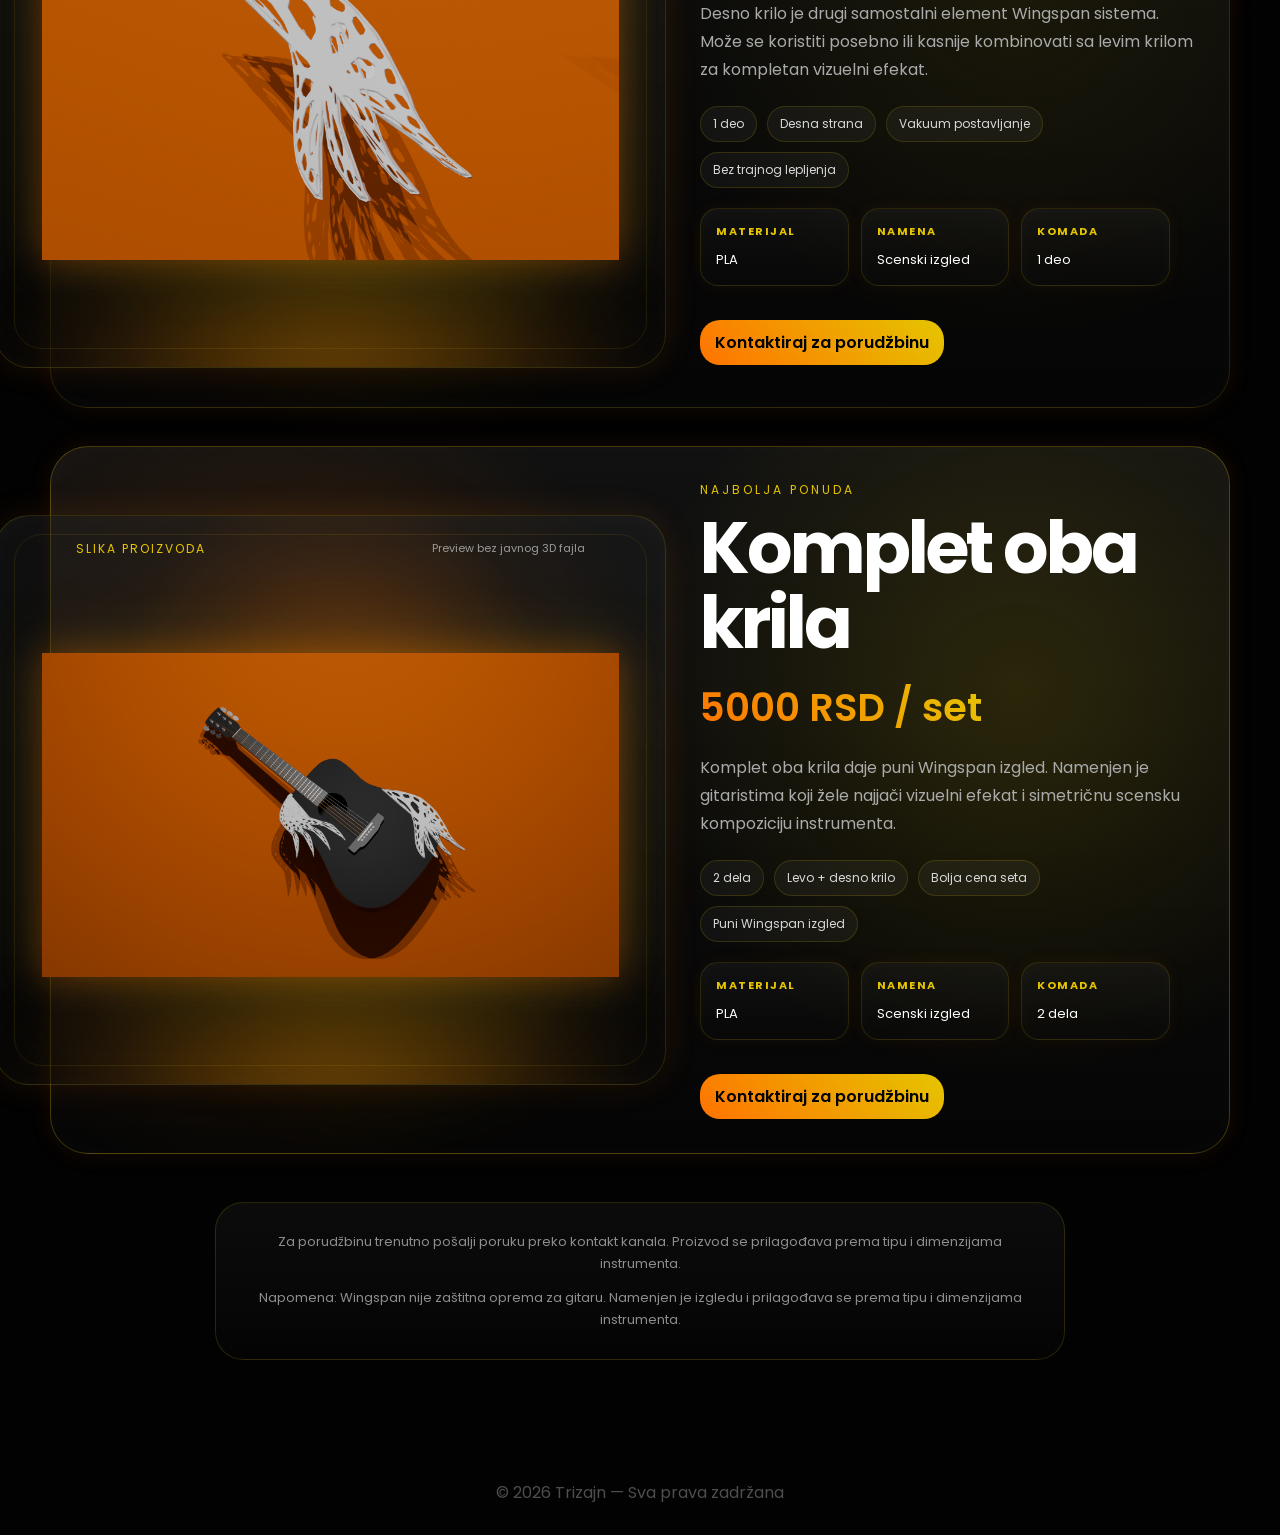
==== commit ec980a68: "Ispravka_product1" ====
--- a/product1.html
+++ b/product1.html
@@ -58,7 +58,7 @@
                     </div>
 
                     <img
-                        src="slike/g1.png"
+                        src="slike/leftwing.png"
                         alt="Wingspan levo krilo za gitaru"
                         class="offer-product-img"
                         loading="lazy"
@@ -126,7 +126,7 @@
                     </div>
 
                     <img
-                        src="slike/g1.png"
+                        src="slike/rightwing.png"
                         alt="Wingspan desno krilo za gitaru"
                         class="offer-product-img"
                         loading="lazy"
@@ -272,4 +272,4 @@
 <script src="language.js"></script>
 
 </body>
-</html>+</html>
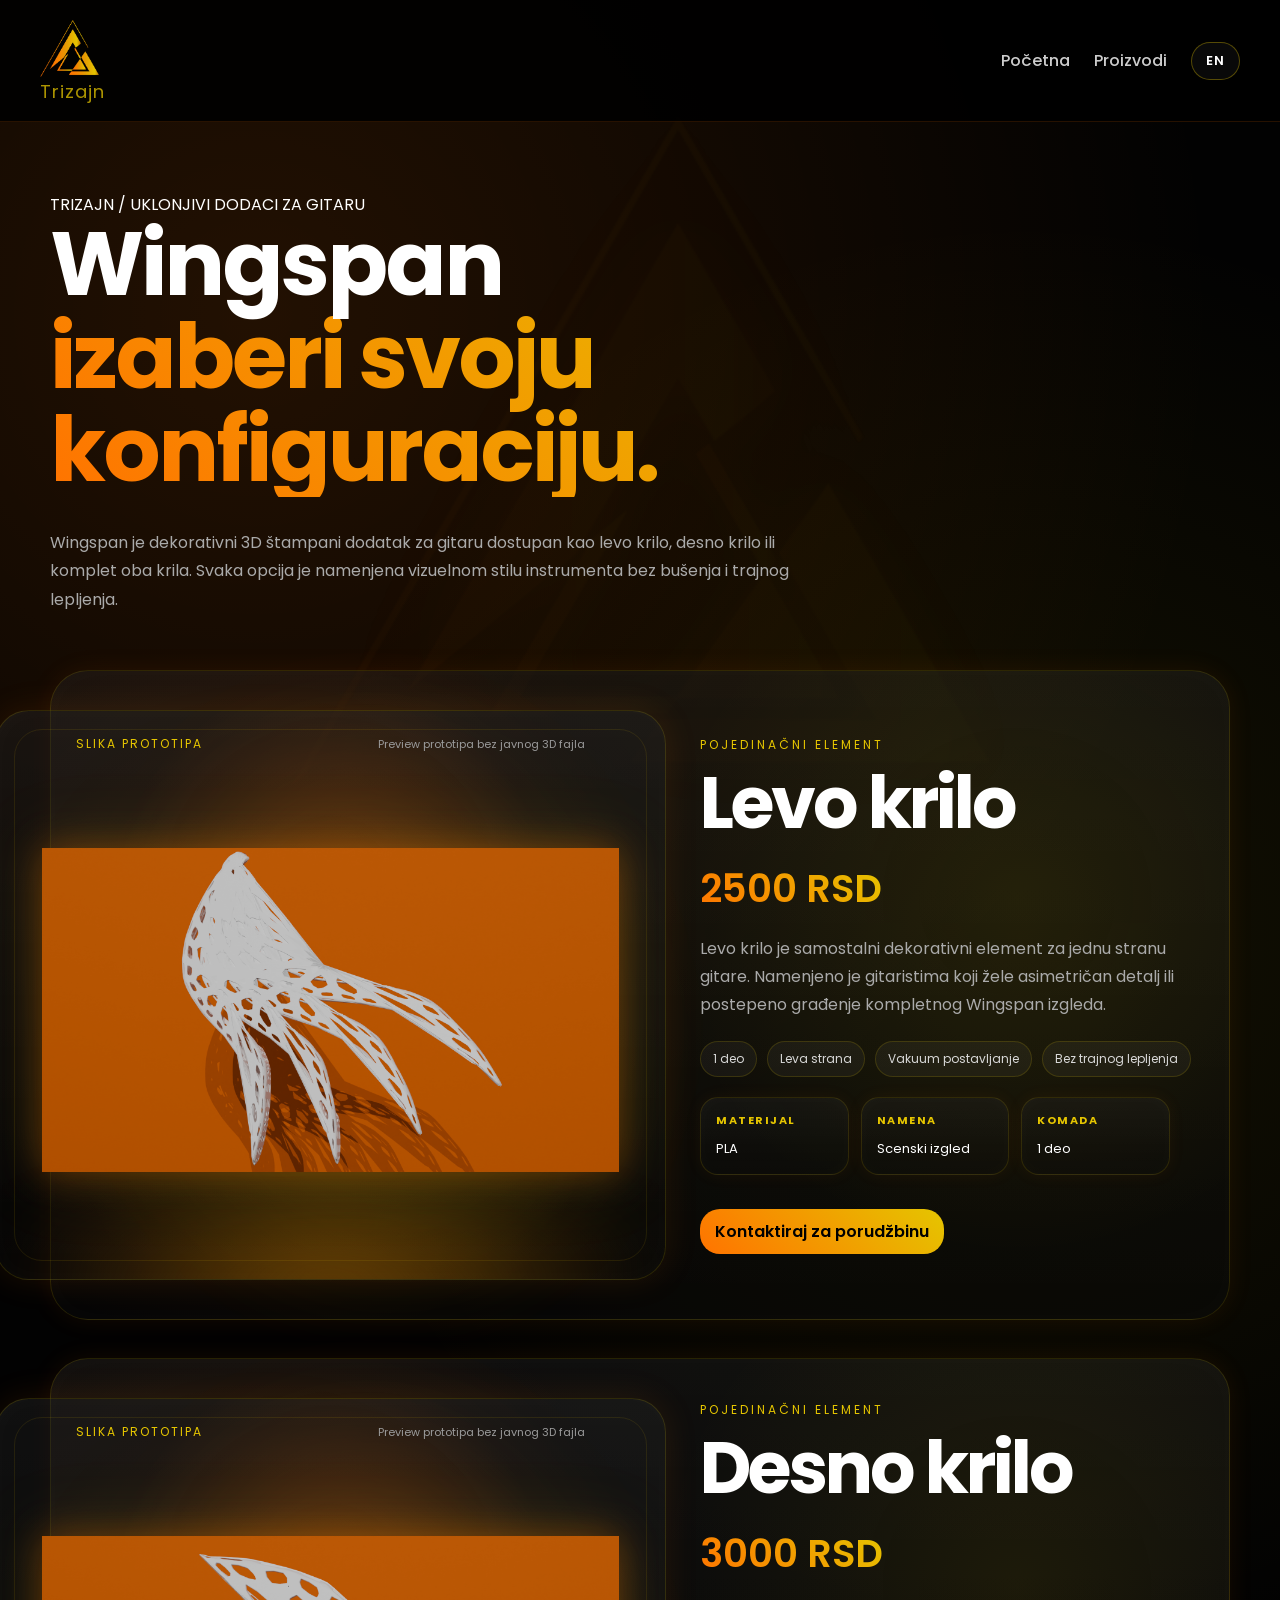
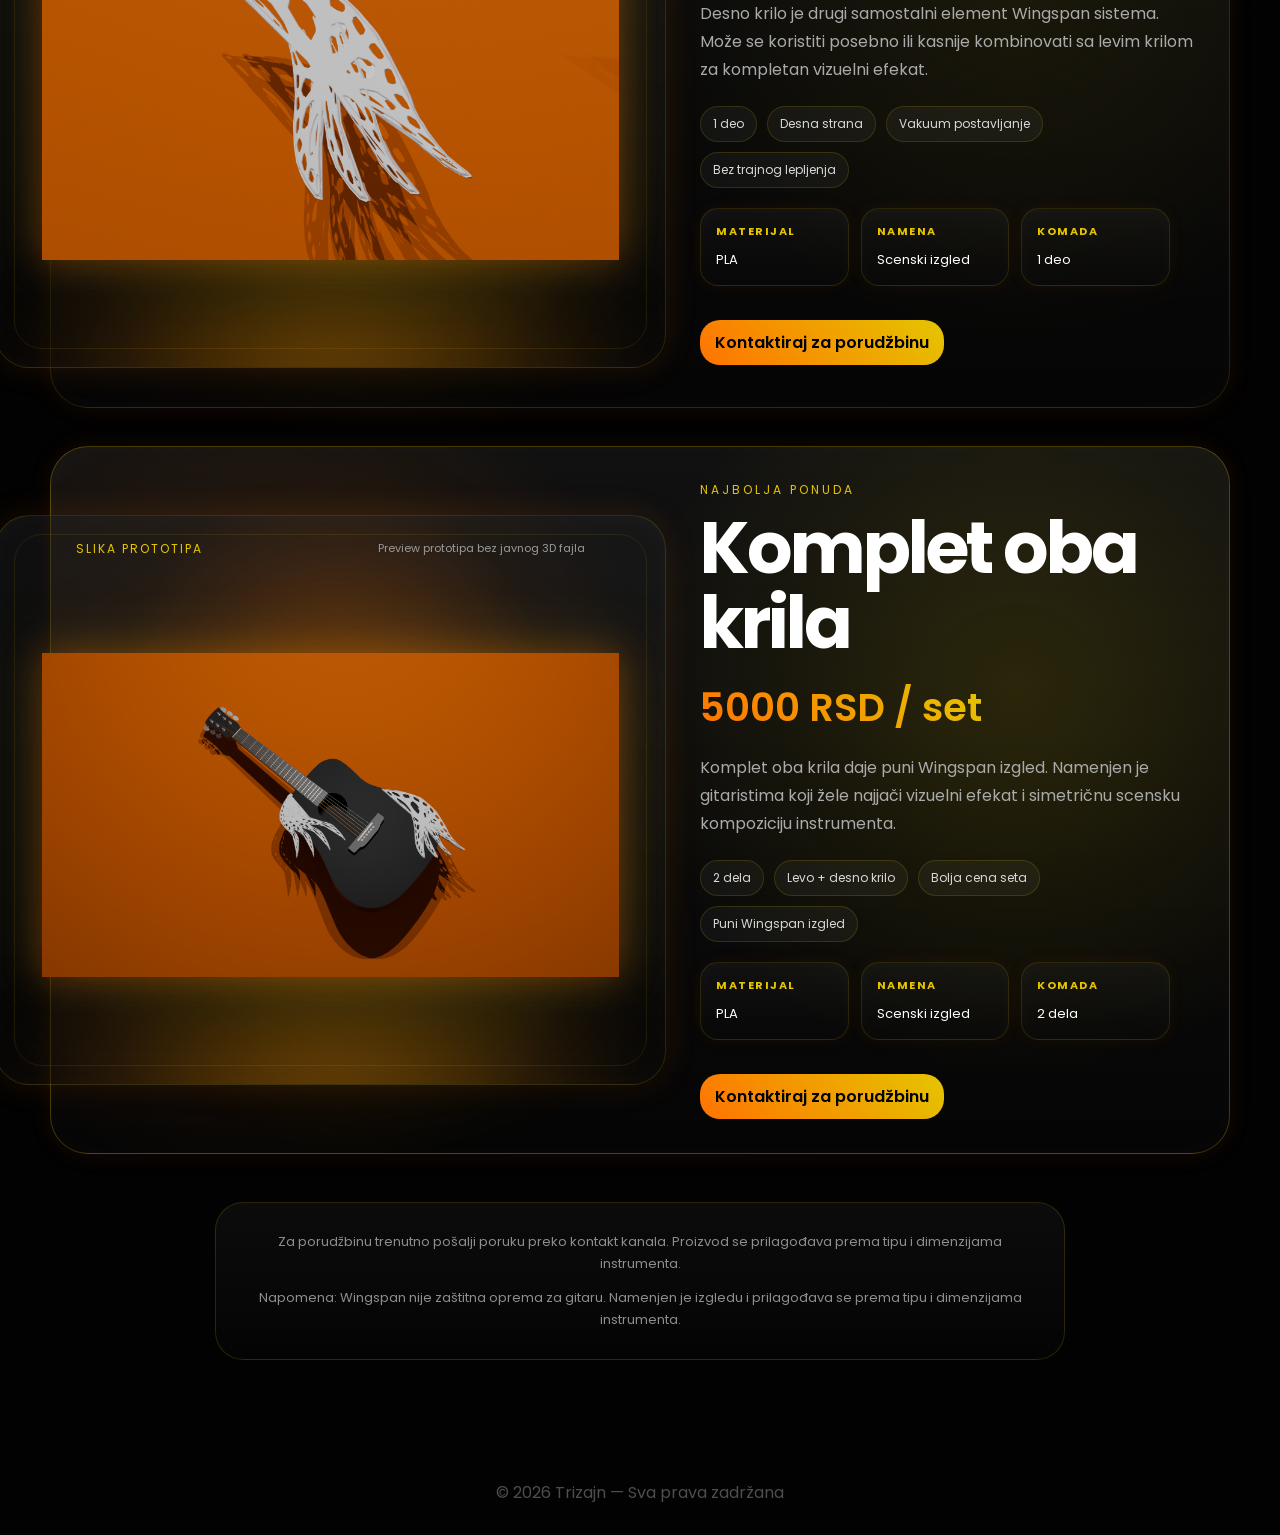
==== commit 898af1c2: "Ispravka teksta" ====
--- a/product1.html
+++ b/product1.html
@@ -4,7 +4,7 @@
 <head>
     <meta charset="UTF-8">
     <meta name="viewport" content="width=device-width, initial-scale=1.0">
-    <title>Wingspan ponude za gitaru | Trizajn</title>
+    <title>Wingspan prototipovi za gitaru | Trizajn</title>
 
     <link rel="stylesheet" href="style.css">
 
@@ -21,7 +21,7 @@
 
     <nav>
         <a href="index.html" data-i18n="nav.home">Početna</a>
-        <a href="product1.html" data-i18n="nav.products">Proizvodi</a>
+        <a href="product1.html" data-i18n="nav.products">Prototipovi</a>
         <button class="lang-btn" id="langToggle" type="button" aria-label="Switch language">EN</button>
     </nav>
 </header>
@@ -30,18 +30,19 @@
 
     <section class="offers-intro">
         <p class="catalog-label" data-i18n="offers.label">
-            TRIZAJN / UKLONJIVI DODACI ZA GITARU
+            TRIZAJN / PROTOTIP UKLONJIVOG DODATKA ZA GITARU
         </p>
 
         <h1 data-i18n-html="offers.title">
             Wingspan
-            <span>izaberi svoju konfiguraciju.</span>
+            <span>prototip konfiguracije.</span>
         </h1>
 
         <p data-i18n="offers.description">
-            Wingspan je dekorativni 3D štampani dodatak za gitaru dostupan kao levo krilo,
-            desno krilo ili komplet oba krila. Svaka opcija je namenjena vizuelnom stilu
-            instrumenta bez bušenja i trajnog lepljenja.
+            Wingspan je prototip dekorativnog 3D štampanog dodatka za gitaru,
+            prikazan kroz levo krilo, desno krilo i komplet oba krila. Opcije su
+            predstavljene informativno, radi prikaza koncepta, forme i mogućeg izgleda
+            na instrumentu. Porudžbine i prodaja trenutno nisu dostupne.
         </p>
     </section>
 
@@ -53,8 +54,8 @@
 
                 <div class="offer-image-card">
                     <div class="offer-image-label">
-                        <span>Slika proizvoda</span>
-                        <small>Preview bez javnog 3D fajla</small>
+                        <span data-i18n="offers.previewLabel">Slika prototipa</span>
+                        <small data-i18n="offers.previewNote">Preview prototipa bez javnog 3D fajla</small>
                     </div>
 
                     <img
@@ -68,7 +69,7 @@
 
             <div class="offer-copy">
                 <p class="offer-kicker" data-i18n="offers.left.kicker">
-                    Pojedinačni element
+                    Pojedinačni prototip
                 </p>
 
                 <h2 data-i18n="offers.left.title">
@@ -76,13 +77,13 @@
                 </h2>
 
                 <p class="price offer-price" data-i18n="offers.left.price">
-                    2500 RSD
+                    Prototip / nije u prodaji
                 </p>
 
                 <p data-i18n="offers.left.description">
                     Levo krilo je samostalni dekorativni element za jednu stranu gitare.
-                    Namenjeno je gitaristima koji žele asimetričan detalj ili postepeno
-                    građenje kompletnog Wingspan izgleda.
+                    Namenjeno je prikazu asimetričnog detalja i testiranju mogućeg
+                    Wingspan izgleda bez trajnog menjanja instrumenta.
                 </p>
 
                 <div class="product-highlights">
@@ -100,7 +101,7 @@
 
                     <div>
                         <strong data-i18n="offers.info.purposeLabel">Namena</strong>
-                        <span data-i18n="offers.info.purposeValue">Scenski izgled</span>
+                        <span data-i18n="offers.info.purposeValue">Vizuelni koncept</span>
                     </div>
 
                     <div>
@@ -109,8 +110,8 @@
                     </div>
                 </div>
 
-                <a href="#order-note" class="btn" data-i18n="offers.contact">
-                    Kontaktiraj za porudžbinu
+                <a href="#prototype-note" class="btn" data-i18n="offers.contact">
+                    Status prototipa
                 </a>
             </div>
         </article>
@@ -121,8 +122,8 @@
 
                 <div class="offer-image-card">
                     <div class="offer-image-label">
-                        <span>Slika proizvoda</span>
-                        <small>Preview bez javnog 3D fajla</small>
+                        <span data-i18n="offers.previewLabel">Slika prototipa</span>
+                        <small data-i18n="offers.previewNote">Preview prototipa bez javnog 3D fajla</small>
                     </div>
 
                     <img
@@ -136,7 +137,7 @@
 
             <div class="offer-copy">
                 <p class="offer-kicker" data-i18n="offers.right.kicker">
-                    Pojedinačni element
+                    Pojedinačni prototip
                 </p>
 
                 <h2 data-i18n="offers.right.title">
@@ -144,13 +145,13 @@
                 </h2>
 
                 <p class="price offer-price" data-i18n="offers.right.price">
-                    3000 RSD
+                    Prototip / nije u prodaji
                 </p>
 
                 <p data-i18n="offers.right.description">
                     Desno krilo je drugi samostalni element Wingspan sistema.
-                    Može se koristiti posebno ili kasnije kombinovati sa levim krilom
-                    za kompletan vizuelni efekat.
+                    Prikazano je kao deo koncepta koji se može posmatrati zasebno
+                    ili kao deo kompletnog vizuelnog rešenja.
                 </p>
 
                 <div class="product-highlights">
@@ -168,7 +169,7 @@
 
                     <div>
                         <strong data-i18n="offers.info.purposeLabel">Namena</strong>
-                        <span data-i18n="offers.info.purposeValue">Scenski izgled</span>
+                        <span data-i18n="offers.info.purposeValue">Vizuelni koncept</span>
                     </div>
 
                     <div>
@@ -177,8 +178,8 @@
                     </div>
                 </div>
 
-                <a href="#order-note" class="btn" data-i18n="offers.contact">
-                    Kontaktiraj za porudžbinu
+                <a href="#prototype-note" class="btn" data-i18n="offers.contact">
+                    Status prototipa
                 </a>
             </div>
         </article>
@@ -189,8 +190,8 @@
 
                 <div class="offer-image-card">
                     <div class="offer-image-label">
-                        <span>Slika proizvoda</span>
-                        <small>Preview bez javnog 3D fajla</small>
+                        <span data-i18n="offers.previewLabel">Slika prototipa</span>
+                        <small data-i18n="offers.previewNote">Preview prototipa bez javnog 3D fajla</small>
                     </div>
 
                     <img
@@ -204,7 +205,7 @@
 
             <div class="offer-copy">
                 <p class="offer-kicker" data-i18n="offers.bundle.kicker">
-                    Najbolja ponuda
+                    Prototip kompleta
                 </p>
 
                 <h2 data-i18n="offers.bundle.title">
@@ -212,19 +213,19 @@
                 </h2>
 
                 <p class="price offer-price" data-i18n="offers.bundle.price">
-                    5000 RSD / set
+                    Prototip kompleta / nije u prodaji
                 </p>
 
                 <p data-i18n="offers.bundle.description">
-                    Komplet oba krila daje puni Wingspan izgled. Namenjen je gitaristima
-                    koji žele najjači vizuelni efekat i simetričnu scensku kompoziciju
-                    instrumenta.
+                    Komplet oba krila prikazuje puni Wingspan izgled. Namenjen je
+                    testiranju najjačeg vizuelnog efekta i simetrične scenske
+                    kompozicije instrumenta.
                 </p>
 
                 <div class="product-highlights">
                     <span data-i18n="offers.bundle.featureOne">2 dela</span>
                     <span data-i18n="offers.bundle.featureTwo">Levo + desno krilo</span>
-                    <span data-i18n="offers.bundle.featureThree">Bolja cena seta</span>
+                    <span data-i18n="offers.bundle.featureThree">Koncept kompleta</span>
                     <span data-i18n="offers.bundle.featureFour">Puni Wingspan izgled</span>
                 </div>
 
@@ -236,7 +237,7 @@
 
                     <div>
                         <strong data-i18n="offers.info.purposeLabel">Namena</strong>
-                        <span data-i18n="offers.info.purposeValue">Scenski izgled</span>
+                        <span data-i18n="offers.info.purposeValue">Vizuelni koncept</span>
                     </div>
 
                     <div>
@@ -245,21 +246,24 @@
                     </div>
                 </div>
 
-                <a href="#order-note" class="btn" data-i18n="offers.contact">
-                    Kontaktiraj za porudžbinu
+                <a href="#prototype-note" class="btn" data-i18n="offers.contact">
+                    Status prototipa
                 </a>
             </div>
         </article>
 
     </section>
 
-    <section id="order-note" class="offer-order-note">
+    <section id="prototype-note" class="offer-order-note">
         <p data-i18n="offers.orderNote">
-            Za porudžbinu trenutno pošalji poruku preko kontakt kanala. Proizvod se prilagođava prema tipu i dimenzijama instrumenta.
+            Sajt i prikazani proizvodi su trenutno u fazi razvoja i testiranja interesovanja.
+            Porudžbine, prodaja, online kupovina i plaćanje nisu dostupni. Trenutno ne postoji
+            aktivan kontakt kanal za poručivanje proizvoda.
         </p>
 
         <p data-i18n="offers.fitNote">
-            Napomena: Wingspan nije zaštitna oprema za gitaru. Namenjen je izgledu i prilagođava se prema tipu i dimenzijama instrumenta.
+            Napomena: Wingspan nije zaštitna oprema za gitaru. Namenjen je isključivo
+            vizuelnom izgledu. U ovoj fazi prikazan je kao prototip koncepta, bez aktivne prodaje.
         </p>
     </section>
 
